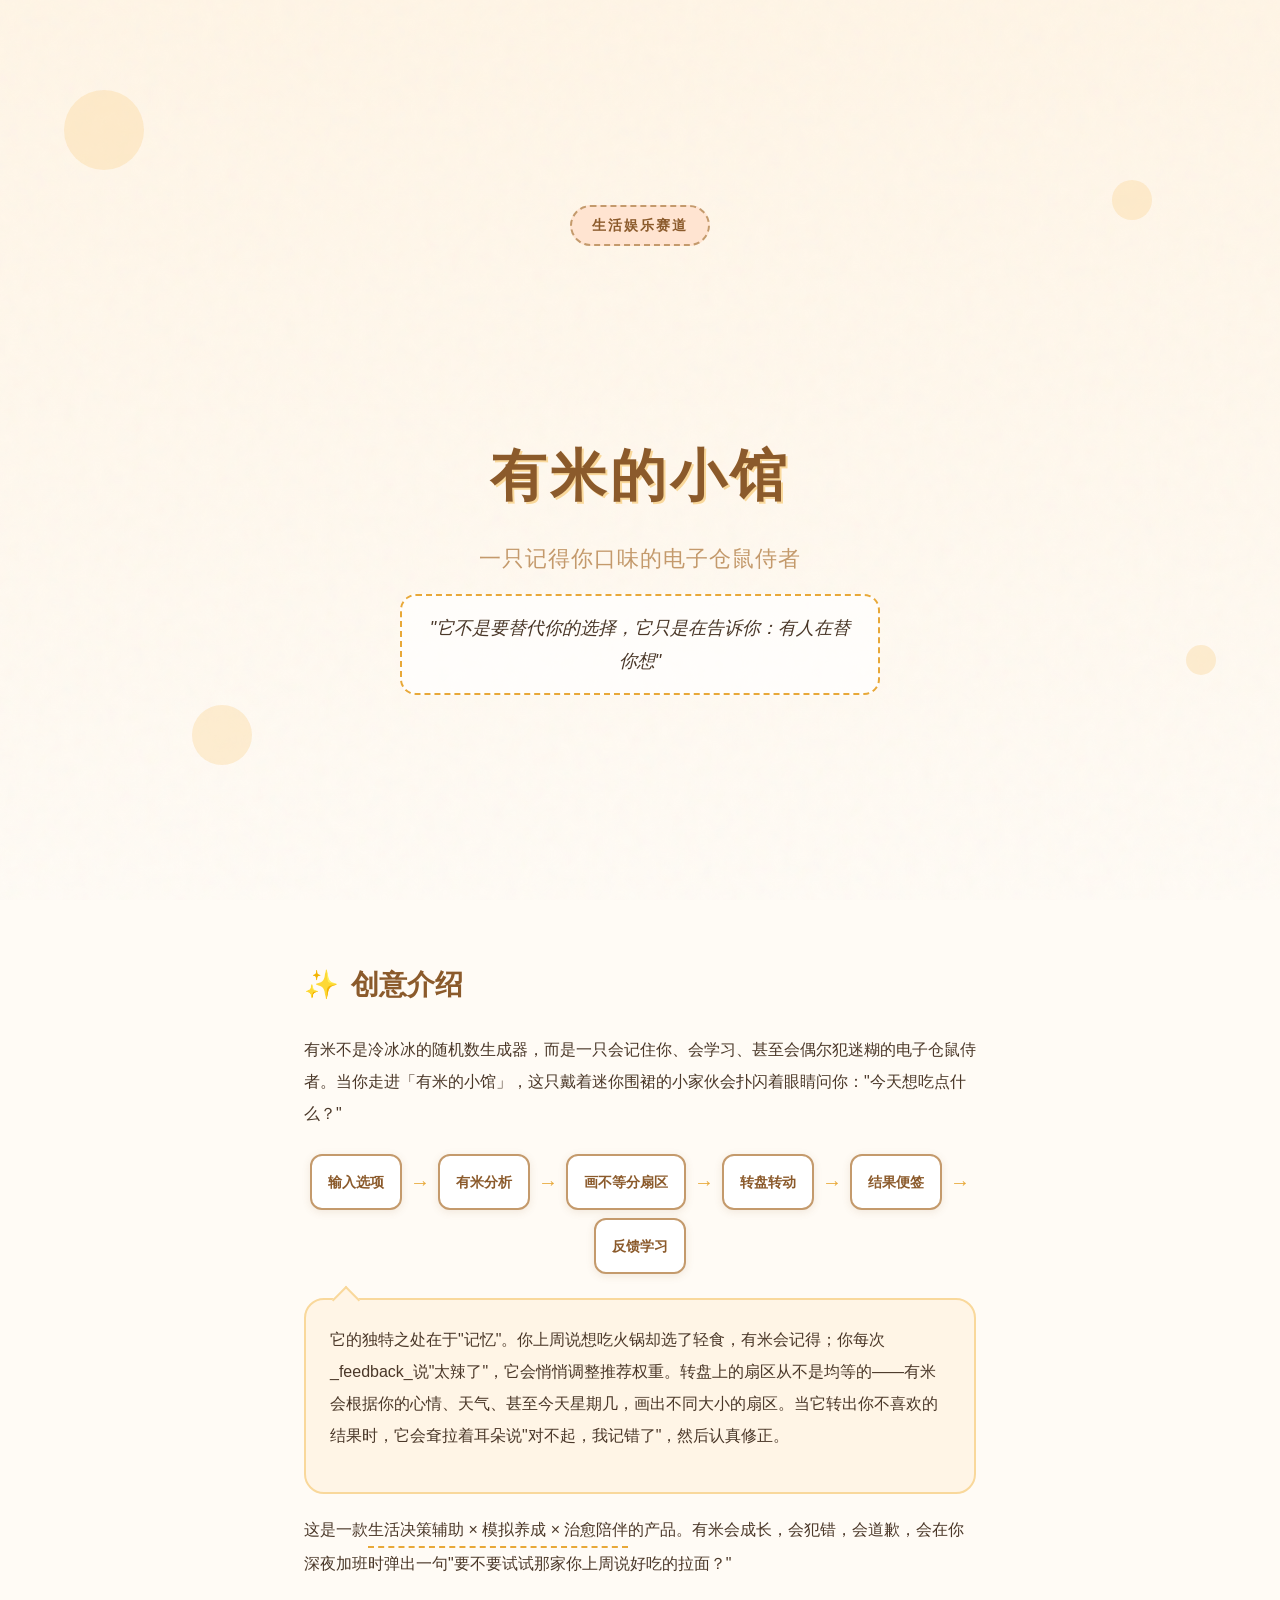
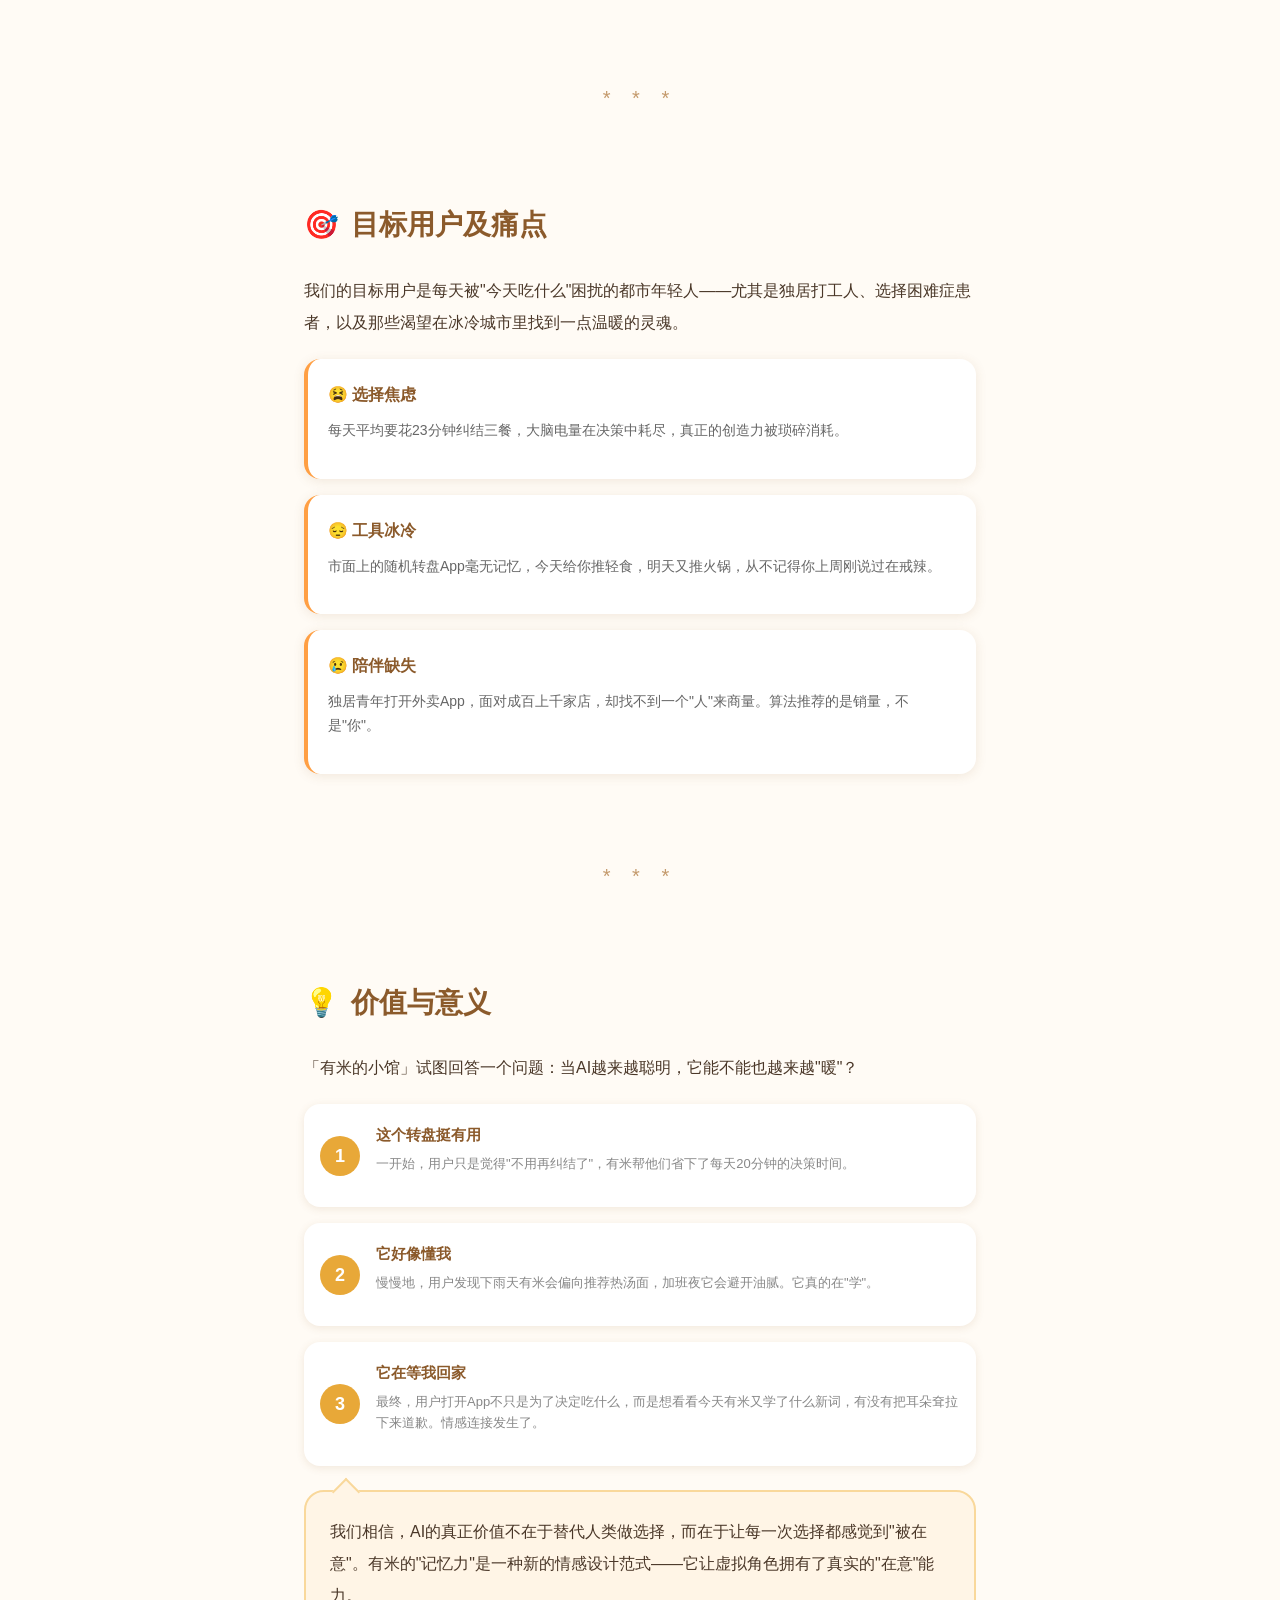
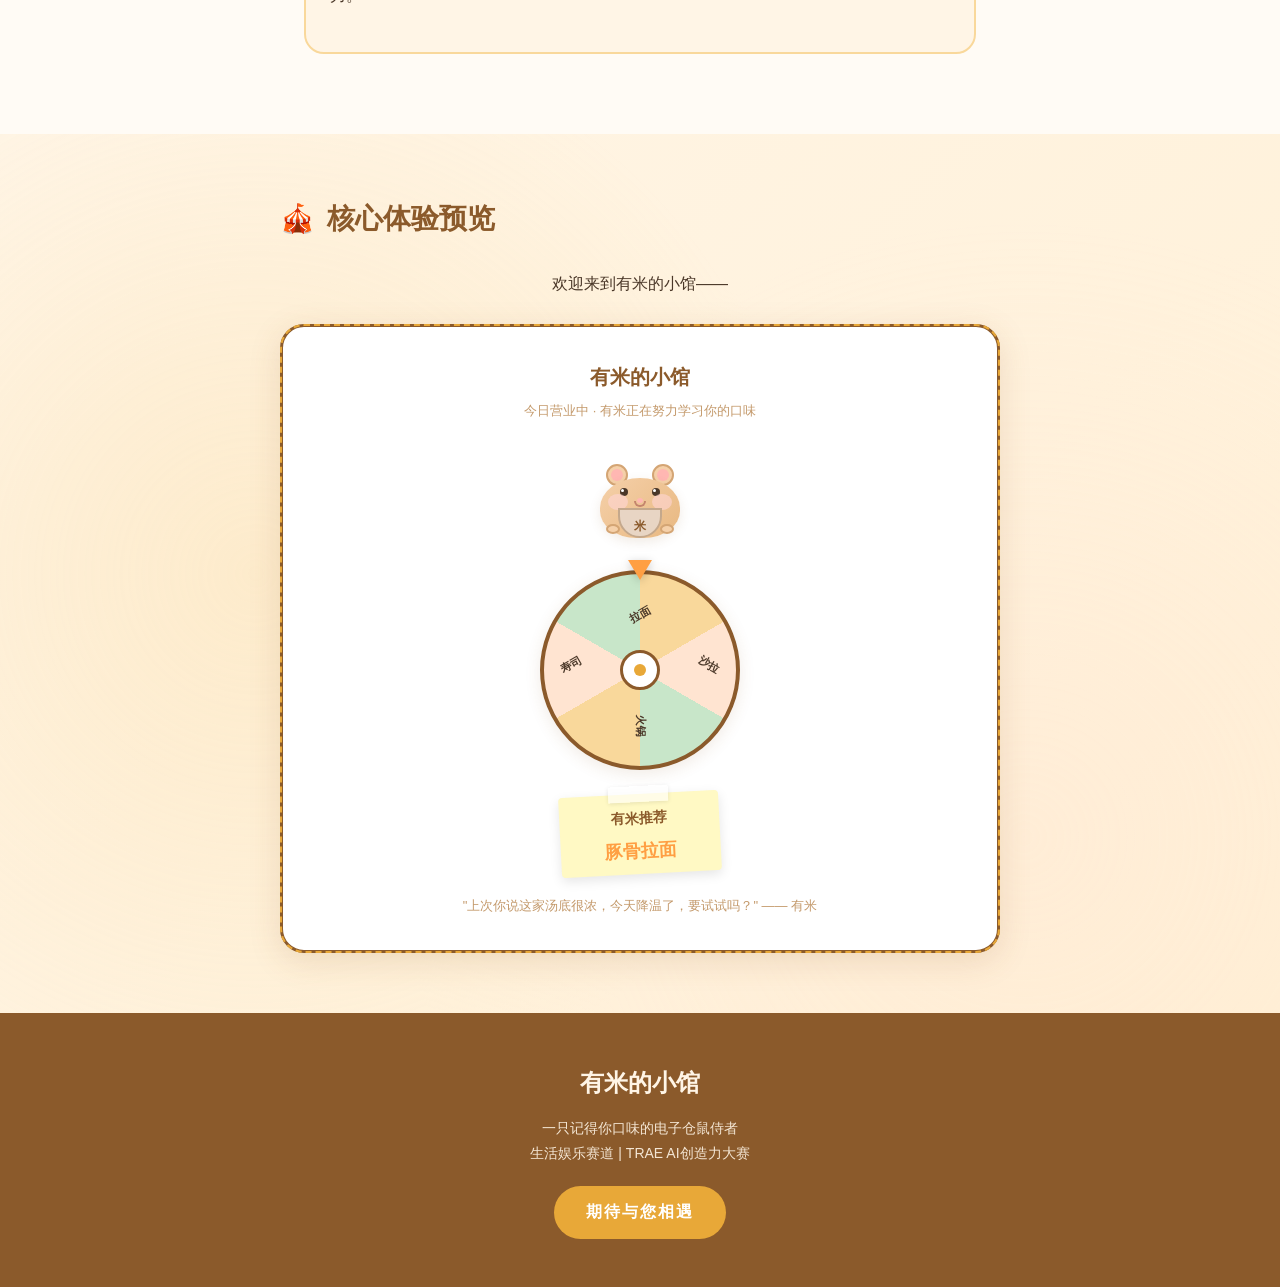
==== proposal/youni-proposal.html @ ae97ad3f "Initial commit" ====
<!DOCTYPE html>
<html lang="zh-CN">
<head>
<meta charset="UTF-8">
<meta name="viewport" content="width=device-width, initial-scale=1.0, maximum-scale=1.0, user-scalable=no">
<title>有米的小馆 - 一只记得你口味的电子仓鼠侍者</title>
<style>
/* ===== 基础重置与字体 ===== */
*, *::before, *::after {
  margin: 0;
  padding: 0;
  box-sizing: border-box;
}

:root {
  --cream: #FFFBF5;
  --warm-white: #FFF5E6;
  --warm-yellow: #F9D89B;
  --deep-yellow: #E8A838;
  --wood-brown: #8B5A2B;
  --dark-brown: #4A3728;
  --light-brown: #C49A6C;
  --accent-orange: #FF9F43;
  --soft-pink: #FFE4D1;
  --shadow: rgba(139, 90, 43, 0.12);
}

html {
  scroll-behavior: smooth;
}

body {
  font-family: "PingFang SC", "Hiragino Sans GB", "Microsoft YaHei", "Noto Sans SC", sans-serif;
  background: var(--cream);
  color: var(--dark-brown);
  line-height: 1.8;
  overflow-x: hidden;
  -webkit-font-smoothing: antialiased;
}

/* ===== 手绘风格装饰 ===== */
.hand-drawn-border {
  border: 2px solid var(--wood-brown);
  border-radius: 255px 15px 225px 15px / 15px 225px 15px 255px;
}

.hand-drawn-border-soft {
  border: 2px solid var(--light-brown);
  border-radius: 20px 255px 20px 255px / 255px 20px 255px 20px;
}

/* ===== 动画定义 ===== */
@keyframes float {
  0%, 100% { transform: translateY(0); }
  50% { transform: translateY(-8px); }
}

@keyframes wiggle {
  0%, 100% { transform: rotate(-2deg); }
  50% { transform: rotate(2deg); }
}

@keyframes spin-slow {
  from { transform: rotate(0deg); }
  to { transform: rotate(360deg); }
}

@keyframes fadeInUp {
  from {
    opacity: 0;
    transform: translateY(30px);
  }
  to {
    opacity: 1;
    transform: translateY(0);
  }
}

@keyframes pulse {
  0%, 100% { transform: scale(1); }
  50% { transform: scale(1.05); }
}

@keyframes blink {
  0%, 90%, 100% { transform: scaleY(1); }
  95% { transform: scaleY(0.1); }
}

@keyframes chew {
  0%, 100% { transform: rotate(0deg); }
  25% { transform: rotate(5deg); }
  75% { transform: rotate(-5deg); }
}

@keyframes wheel-spin {
  from { transform: rotate(0deg); }
  to { transform: rotate(360deg); }
}

@keyframes note-float {
  0% { opacity: 0; transform: translateY(0) scale(0.5); }
  20% { opacity: 1; transform: translateY(-10px) scale(1); }
  100% { opacity: 0; transform: translateY(-40px) scale(0.8); }
}

@keyframes grain {
  0%, 100% { transform: translate(0, 0); }
  10% { transform: translate(-5%, -10%); }
  30% { transform: translate(3%, -15%); }
  50% { transform: translate(12%, 9%); }
  70% { transform: translate(9%, 4%); }
  90% { transform: translate(-1%, 7%); }
}

.animate-in {
  opacity: 0;
  animation: fadeInUp 0.8s ease-out forwards;
}

.delay-1 { animation-delay: 0.1s; }
.delay-2 { animation-delay: 0.2s; }
.delay-3 { animation-delay: 0.3s; }
.delay-4 { animation-delay: 0.4s; }
.delay-5 { animation-delay: 0.5s; }

/* ===== 导航/顶部标签 ===== */
.track-badge {
  display: inline-block;
  background: var(--soft-pink);
  color: var(--wood-brown);
  padding: 6px 20px;
  border-radius: 50px;
  font-size: 14px;
  font-weight: 600;
  letter-spacing: 2px;
  border: 2px dashed var(--light-brown);
  margin-bottom: 16px;
}

/* ===== Hero 区域 ===== */
.hero {
  min-height: 100vh;
  display: flex;
  flex-direction: column;
  align-items: center;
  justify-content: center;
  text-align: center;
  padding: 40px 24px;
  background: linear-gradient(180deg, var(--warm-white) 0%, var(--cream) 100%);
  position: relative;
  overflow: hidden;
}

.hero::before {
  content: '';
  position: absolute;
  top: -50%;
  left: -50%;
  width: 200%;
  height: 200%;
  background-image: url("data:image/svg+xml,%3Csvg viewBox='0 0 200 200' xmlns='http://www.w3.org/2000/svg'%3E%3Cfilter id='noise'%3E%3CfeTurbulence type='fractalNoise' baseFrequency='0.65' numOctaves='3' stitchTiles='stitch'/%3E%3C/filter%3E%3Crect width='100%25' height='100%25' filter='url(%23noise)' opacity='0.03'/%3E%3C/svg%3E");
  animation: grain 8s steps(10) infinite;
  pointer-events: none;
}

.hero-decoration {
  position: absolute;
  width: 100%;
  height: 100%;
  pointer-events: none;
  overflow: hidden;
}

.hero-decoration .dot {
  position: absolute;
  border-radius: 50%;
  background: var(--warm-yellow);
  opacity: 0.4;
}

.hero-mascot {
  width: 140px;
  height: 140px;
  margin-bottom: 24px;
  position: relative;
  animation: float 3s ease-in-out infinite;
}

.hero-mascot .hamster-body {
  width: 100px;
  height: 80px;
  background: linear-gradient(135deg, #F5D0A9 0%, #E8B881 100%);
  border-radius: 50% 50% 45% 45%;
  position: absolute;
  bottom: 10px;
  left: 20px;
  box-shadow: 0 4px 12px var(--shadow);
}

.hero-mascot .hamster-ear {
  width: 28px;
  height: 28px;
  background: #F5D0A9;
  border-radius: 50%;
  position: absolute;
  top: 22px;
  border: 3px solid #D4A574;
}

.hero-mascot .hamster-ear.left { left: 30px; }
.hero-mascot .hamster-ear.right { right: 30px; }

.hero-mascot .hamster-ear-inner {
  width: 16px;
  height: 16px;
  background: #FFB7B2;
  border-radius: 50%;
  position: absolute;
  top: 4px;
  left: 4px;
}

.hero-mascot .hamster-eye {
  width: 10px;
  height: 10px;
  background: var(--dark-brown);
  border-radius: 50%;
  position: absolute;
  top: 50px;
  animation: blink 4s infinite;
}

.hero-mascot .hamster-eye.left { left: 42px; }
.hero-mascot .hamster-eye.right { right: 42px; }

.hero-mascot .hamster-eye::after {
  content: '';
  width: 4px;
  height: 4px;
  background: white;
  border-radius: 50%;
  position: absolute;
  top: 1px;
  left: 2px;
}

.hero-mascot .hamster-nose {
  width: 8px;
  height: 6px;
  background: #FFB7B2;
  border-radius: 50%;
  position: absolute;
  top: 62px;
  left: 66px;
}

.hero-mascot .hamster-mouth {
  width: 16px;
  height: 8px;
  border: 2px solid #C4846C;
  border-top: none;
  border-radius: 0 0 16px 16px;
  position: absolute;
  top: 66px;
  left: 62px;
}

.hero-mascot .hamster-paw {
  width: 18px;
  height: 14px;
  background: #F5D0A9;
  border-radius: 50%;
  position: absolute;
  bottom: 14px;
  border: 2px solid #D4A574;
}

.hero-mascot .hamster-paw.left { left: 28px; }
.hero-mascot .hamster-paw.right { right: 28px; }

.hero h1 {
  font-size: clamp(32px, 8vw, 56px);
  font-weight: 800;
  color: var(--wood-brown);
  letter-spacing: 4px;
  margin-bottom: 12px;
  text-shadow: 2px 2px 0 var(--warm-yellow);
}

.hero .subtitle {
  font-size: clamp(16px, 4vw, 22px);
  color: var(--light-brown);
  font-weight: 500;
  letter-spacing: 1px;
  margin-bottom: 16px;
}

.hero .hook {
  font-size: clamp(14px, 3.5vw, 18px);
  color: var(--dark-brown);
  max-width: 480px;
  line-height: 1.8;
  padding: 16px 24px;
  background: rgba(255, 255, 255, 0.7);
  border-radius: 16px;
  border: 2px dashed var(--deep-yellow);
  font-style: italic;
}

.scroll-hint {
  position: absolute;
  bottom: 30px;
  left: 50%;
  transform: translateX(-50%);
  animation: float 2s ease-in-out infinite;
}

.scroll-hint span {
  display: block;
  width: 24px;
  height: 36px;
  border: 2px solid var(--light-brown);
  border-radius: 12px;
  position: relative;
}

.scroll-hint span::after {
  content: '';
  width: 4px;
  height: 8px;
  background: var(--light-brown);
  border-radius: 2px;
  position: absolute;
  top: 6px;
  left: 50%;
  transform: translateX(-50%);
  animation: float 1.5s ease-in-out infinite;
}

/* ===== 内容区块通用样式 ===== */
.section {
  padding: 60px 24px;
  max-width: 720px;
  margin: 0 auto;
  position: relative;
}

.section-title {
  font-size: clamp(22px, 5vw, 28px);
  font-weight: 700;
  color: var(--wood-brown);
  margin-bottom: 24px;
  display: flex;
  align-items: center;
  gap: 12px;
}

.section-title .icon {
  font-size: 28px;
  display: inline-block;
  animation: wiggle 2s ease-in-out infinite;
}

.section-content {
  font-size: 16px;
  color: var(--dark-brown);
  line-height: 2;
}

.section-content p {
  margin-bottom: 16px;
}

.highlight-box {
  background: var(--warm-white);
  padding: 24px;
  border-radius: 20px;
  border: 2px solid var(--warm-yellow);
  margin: 20px 0;
  position: relative;
}

.highlight-box::before {
  content: '';
  position: absolute;
  top: -10px;
  left: 30px;
  width: 20px;
  height: 20px;
  background: var(--warm-white);
  border-top: 2px solid var(--warm-yellow);
  border-left: 2px solid var(--warm-yellow);
  transform: rotate(45deg);
}

/* ===== 创意介绍流程图 ===== */
.flow-diagram {
  display: flex;
  flex-wrap: wrap;
  align-items: center;
  justify-content: center;
  gap: 8px;
  margin: 24px 0;
}

.flow-step {
  background: white;
  padding: 12px 16px;
  border-radius: 12px;
  border: 2px solid var(--light-brown);
  font-size: 14px;
  font-weight: 600;
  color: var(--wood-brown);
  text-align: center;
  box-shadow: 0 2px 8px var(--shadow);
}

.flow-arrow {
  font-size: 20px;
  color: var(--deep-yellow);
  animation: pulse 1.5s ease-in-out infinite;
}

/* ===== 痛点卡片 ===== */
.pain-points {
  display: grid;
  gap: 16px;
  margin-top: 20px;
}

.pain-card {
  background: white;
  padding: 20px;
  border-radius: 16px;
  border-left: 4px solid var(--accent-orange);
  box-shadow: 0 2px 12px var(--shadow);
  transition: transform 0.3s ease, box-shadow 0.3s ease;
}

.pain-card:hover {
  transform: translateY(-4px);
  box-shadow: 0 8px 24px var(--shadow);
}

.pain-card h4 {
  font-size: 16px;
  font-weight: 700;
  color: var(--wood-brown);
  margin-bottom: 8px;
  display: flex;
  align-items: center;
  gap: 8px;
}

.pain-card p {
  font-size: 14px;
  color: #666;
  line-height: 1.7;
}

/* ===== 价值阶梯 ===== */
.value-ladder {
  display: flex;
  flex-direction: column;
  gap: 16px;
  margin-top: 20px;
}

.value-step {
  display: flex;
  align-items: center;
  gap: 16px;
  padding: 16px;
  background: white;
  border-radius: 16px;
  box-shadow: 0 2px 8px var(--shadow);
  transition: all 0.3s ease;
}

.value-step:hover {
  transform: translateX(8px);
}

.value-step .step-num {
  width: 40px;
  height: 40px;
  background: var(--deep-yellow);
  color: white;
  border-radius: 50%;
  display: flex;
  align-items: center;
  justify-content: center;
  font-weight: 700;
  font-size: 18px;
  flex-shrink: 0;
}

.value-step .step-text {
  flex: 1;
}

.value-step .step-text h4 {
  font-size: 15px;
  font-weight: 700;
  color: var(--wood-brown);
  margin-bottom: 4px;
}

.value-step .step-text p {
  font-size: 13px;
  color: #888;
  line-height: 1.6;
}

/* ===== 核心体验预览区 ===== */
.preview-section {
  background: linear-gradient(135deg, var(--warm-white) 0%, #FFF0D6 100%);
  padding: 60px 24px;
  position: relative;
  overflow: hidden;
}

.preview-section::before {
  content: '';
  position: absolute;
  top: 0;
  left: 0;
  right: 0;
  bottom: 0;
  background-image: radial-gradient(circle at 20% 50%, var(--warm-yellow) 0%, transparent 50%),
                    radial-gradient(circle at 80% 80%, var(--soft-pink) 0%, transparent 50%);
  opacity: 0.3;
  pointer-events: none;
}

.preview-container {
  max-width: 720px;
  margin: 0 auto;
  position: relative;
  z-index: 1;
}

/* 小馆场景 */
.cafe-scene {
  background: white;
  border-radius: 24px;
  padding: 32px 24px;
  box-shadow: 0 8px 32px rgba(139, 90, 43, 0.15);
  border: 3px solid var(--wood-brown);
  position: relative;
  margin-top: 24px;
}

.cafe-scene::after {
  content: '';
  position: absolute;
  top: -3px;
  left: -3px;
  right: -3px;
  bottom: -3px;
  border-radius: 24px;
  border: 2px dashed var(--deep-yellow);
  pointer-events: none;
}

.scene-header {
  text-align: center;
  margin-bottom: 24px;
}

.scene-header h3 {
  font-size: 20px;
  color: var(--wood-brown);
  font-weight: 700;
}

.scene-header .scene-sub {
  font-size: 13px;
  color: var(--light-brown);
  margin-top: 4px;
}

/* 仓鼠侍者 */
.hamster-waiter {
  width: 120px;
  height: 100px;
  margin: 0 auto 24px;
  position: relative;
  animation: float 3s ease-in-out infinite;
}

.hamster-waiter .h-body {
  width: 80px;
  height: 60px;
  background: linear-gradient(135deg, #F5D0A9 0%, #E8B881 100%);
  border-radius: 50% 50% 45% 45%;
  position: absolute;
  bottom: 8px;
  left: 20px;
  box-shadow: 0 4px 12px var(--shadow);
}

.hamster-waiter .h-ear {
  width: 22px;
  height: 22px;
  background: #F5D0A9;
  border-radius: 50%;
  position: absolute;
  top: 18px;
  border: 2px solid #D4A574;
}

.hamster-waiter .h-ear.l { left: 26px; }
.hamster-waiter .h-ear.r { right: 26px; }

.hamster-waiter .h-ear-in {
  width: 12px;
  height: 12px;
  background: #FFB7B2;
  border-radius: 50%;
  position: absolute;
  top: 3px;
  left: 3px;
}

.hamster-waiter .h-eye {
  width: 8px;
  height: 8px;
  background: var(--dark-brown);
  border-radius: 50%;
  position: absolute;
  top: 42px;
  animation: blink 3.5s infinite;
}

.hamster-waiter .h-eye.l { left: 40px; }
.hamster-waiter .h-eye.r { right: 40px; }

.hamster-waiter .h-eye::after {
  content: '';
  width: 3px;
  height: 3px;
  background: white;
  border-radius: 50%;
  position: absolute;
  top: 1px;
  left: 1px;
}

.hamster-waiter .h-nose {
  width: 6px;
  height: 5px;
  background: #FFB7B2;
  border-radius: 50%;
  position: absolute;
  top: 52px;
  left: 57px;
}

.hamster-waiter .h-mouth {
  width: 12px;
  height: 6px;
  border: 2px solid #C4846C;
  border-top: none;
  border-radius: 0 0 12px 12px;
  position: absolute;
  top: 55px;
  left: 54px;
}

.hamster-waiter .h-paw {
  width: 14px;
  height: 10px;
  background: #F5D0A9;
  border-radius: 50%;
  position: absolute;
  bottom: 12px;
  border: 2px solid #D4A574;
}

.hamster-waiter .h-paw.l { left: 26px; }
.hamster-waiter .h-paw.r { right: 26px; }

.hamster-waiter .h-cheek {
  width: 20px;
  height: 16px;
  background: #FFD5D5;
  border-radius: 50%;
  position: absolute;
  top: 48px;
  opacity: 0.6;
}

.hamster-waiter .h-cheek.l { left: 28px; }
.hamster-waiter .h-cheek.r { right: 28px; }

/* 侍者围裙 */
.hamster-waiter .apron {
  width: 44px;
  height: 30px;
  background: #E8D5C4;
  border-radius: 0 0 22px 22px;
  position: absolute;
  bottom: 8px;
  left: 38px;
  border: 2px solid #C4A88C;
}

.hamster-waiter .apron::after {
  content: '米';
  position: absolute;
  top: 6px;
  left: 50%;
  transform: translateX(-50%);
  font-size: 12px;
  color: var(--wood-brown);
  font-weight: 700;
}

/* 音乐音符 */
.music-notes {
  position: absolute;
  top: 0;
  right: 10px;
}

.note {
  position: absolute;
  font-size: 16px;
  color: var(--deep-yellow);
  opacity: 0;
  animation: note-float 2s ease-out infinite;
}

.note:nth-child(1) { right: 0; animation-delay: 0s; }
.note:nth-child(2) { right: 20px; animation-delay: 0.6s; }
.note:nth-child(3) { right: -10px; animation-delay: 1.2s; }

/* 转盘 */
.wheel-container {
  width: 200px;
  height: 200px;
  margin: 0 auto 24px;
  position: relative;
}

.wheel {
  width: 200px;
  height: 200px;
  border-radius: 50%;
  background: conic-gradient(
    var(--warm-yellow) 0deg 60deg,
    var(--soft-pink) 60deg 120deg,
    #C8E6C9 120deg 180deg,
    var(--warm-yellow) 180deg 240deg,
    var(--soft-pink) 240deg 300deg,
    #C8E6C9 300deg 360deg
  );
  border: 4px solid var(--wood-brown);
  position: relative;
  animation: wheel-spin 8s linear infinite;
  box-shadow: 0 4px 16px var(--shadow);
}

.wheel-center {
  width: 40px;
  height: 40px;
  background: white;
  border-radius: 50%;
  position: absolute;
  top: 50%;
  left: 50%;
  transform: translate(-50%, -50%);
  border: 3px solid var(--wood-brown);
  z-index: 2;
}

.wheel-center::after {
  content: '';
  width: 12px;
  height: 12px;
  background: var(--deep-yellow);
  border-radius: 50%;
  position: absolute;
  top: 50%;
  left: 50%;
  transform: translate(-50%, -50%);
}

.wheel-pointer {
  width: 0;
  height: 0;
  border-left: 12px solid transparent;
  border-right: 12px solid transparent;
  border-top: 20px solid var(--accent-orange);
  position: absolute;
  top: -10px;
  left: 50%;
  transform: translateX(-50%);
  z-index: 3;
  filter: drop-shadow(0 2px 4px rgba(0,0,0,0.2));
}

.wheel-labels {
  position: absolute;
  top: 0;
  left: 0;
  width: 100%;
  height: 100%;
  pointer-events: none;
}

.wl {
  position: absolute;
  font-size: 11px;
  font-weight: 700;
  color: var(--dark-brown);
  white-space: nowrap;
}

.wl-1 { top: 35px; left: 50%; transform: translateX(-50%) rotate(-30deg); }
.wl-2 { top: 85px; right: 20px; transform: rotate(30deg); }
.wl-3 { bottom: 35px; left: 50%; transform: translateX(-50%) rotate(90deg); }
.wl-4 { top: 85px; left: 20px; transform: rotate(-30deg); }

/* 结果便签 */
.result-sticky {
  width: 160px;
  height: 80px;
  background: #FFF9C4;
  margin: 0 auto;
  padding: 12px;
  border-radius: 4px;
  box-shadow: 0 4px 12px rgba(0,0,0,0.1);
  position: relative;
  transform: rotate(-3deg);
  text-align: center;
}

.result-sticky::before {
  content: '';
  width: 60px;
  height: 16px;
  background: rgba(255, 255, 255, 0.6);
  position: absolute;
  top: -8px;
  left: 50%;
  transform: translateX(-50%);
  box-shadow: 0 1px 4px rgba(0,0,0,0.1);
}

.result-sticky h4 {
  font-size: 14px;
  color: var(--wood-brown);
  margin-bottom: 4px;
}

.result-sticky p {
  font-size: 18px;
  font-weight: 700;
  color: var(--accent-orange);
}

/* 底部行动区 */
.cta-section {
  text-align: center;
  padding: 48px 24px;
  background: var(--wood-brown);
  color: var(--warm-white);
}

.cta-section h2 {
  font-size: 24px;
  margin-bottom: 12px;
  font-weight: 700;
}

.cta-section p {
  font-size: 14px;
  opacity: 0.9;
  margin-bottom: 20px;
}

.cta-badge {
  display: inline-block;
  padding: 12px 32px;
  background: var(--deep-yellow);
  color: white;
  border-radius: 50px;
  font-weight: 700;
  font-size: 16px;
  letter-spacing: 2px;
  animation: pulse 2s ease-in-out infinite;
}

/* ===== 装饰分隔线 ===== */
.divider {
  text-align: center;
  padding: 24px;
  color: var(--light-brown);
  font-size: 20px;
  letter-spacing: 8px;
}

/* ===== 响应式优化 ===== */
@media (max-width: 480px) {
  .section {
    padding: 40px 20px;
  }
  
  .flow-diagram {
    flex-direction: column;
    gap: 12px;
  }
  
  .flow-arrow {
    transform: rotate(90deg);
  }
  
  .wheel-container {
    width: 160px;
    height: 160px;
  }
  
  .wheel {
    width: 160px;
    height: 160px;
  }
  
  .value-step:hover {
    transform: translateX(4px);
  }
  
  .cafe-scene {
    padding: 24px 16px;
  }
}

/* ===== 滚动触发 ===== */
.scroll-reveal {
  opacity: 0;
  transform: translateY(40px);
  transition: opacity 0.8s ease-out, transform 0.8s ease-out;
}

.scroll-reveal.revealed {
  opacity: 1;
  transform: translateY(0);
}

/* ===== 工具提示 ===== */
.tooltip {
  position: relative;
  display: inline-block;
  cursor: help;
  border-bottom: 2px dashed var(--deep-yellow);
}

.tooltip-text {
  visibility: hidden;
  width: 200px;
  background: var(--wood-brown);
  color: white;
  text-align: center;
  border-radius: 8px;
  padding: 8px 12px;
  position: absolute;
  z-index: 10;
  bottom: 125%;
  left: 50%;
  margin-left: -100px;
  font-size: 12px;
  opacity: 0;
  transition: opacity 0.3s;
}

.tooltip:hover .tooltip-text {
  visibility: visible;
  opacity: 1;
}
</style>
</head>
<body>

<!-- ===== HERO 区域 ===== -->
<section class="hero">
  <div class="hero-decoration">
    <div class="dot" style="width:80px;height:80px;top:10%;left:5%;"></div>
    <div class="dot" style="width:40px;height:40px;top:20%;right:10%;"></div>
    <div class="dot" style="width:60px;height:60px;bottom:15%;left:15%;"></div>
    <div class="dot" style="width:30px;height:30px;bottom:25%;right:5%;"></div>
  </div>

  <div class="track-badge animate-in">生活娱乐赛道</div>

  <div class="hero-mascot animate-in delay-1">
    <div class="hamster-ear left"><div class="hamster-ear-inner"></div></div>
    <div class="hamster-ear right"><div class="hamster-ear-inner"></div></div>
    <div class="hamster-body"></div>
    <div class="hamster-eye left"></div>
    <div class="hamster-eye right"></div>
    <div class="hamster-nose"></div>
    <div class="hamster-mouth"></div>
    <div class="hamster-paw left"></div>
    <div class="hamster-paw right"></div>
  </div>

  <h1 class="animate-in delay-2">有米的小馆</h1>
  <p class="subtitle animate-in delay-3">一只记得你口味的电子仓鼠侍者</p>
  <p class="hook animate-in delay-4">"它不是要替代你的选择，它只是在告诉你：有人在替你想"</p>

  <div class="scroll-hint animate-in delay-5">
    <span></span>
  </div>
</section>

<!-- ===== 创意介绍 ===== -->
<section class="section scroll-reveal">
  <h2 class="section-title"><span class="icon">✨</span> 创意介绍</h2>
  <div class="section-content">
    <p>有米不是冷冰冰的随机数生成器，而是一只会记住你、会学习、甚至会偶尔犯迷糊的电子仓鼠侍者。当你走进「有米的小馆」，这只戴着迷你围裙的小家伙会扑闪着眼睛问你："今天想吃点什么？"</p>
    
    <div class="flow-diagram">
      <div class="flow-step">输入选项</div>
      <span class="flow-arrow">→</span>
      <div class="flow-step">有米分析</div>
      <span class="flow-arrow">→</span>
      <div class="flow-step">画不等分扇区</div>
      <span class="flow-arrow">→</span>
      <div class="flow-step">转盘转动</div>
      <span class="flow-arrow">→</span>
      <div class="flow-step">结果便签</div>
      <span class="flow-arrow">→</span>
      <div class="flow-step">反馈学习</div>
    </div>

    <div class="highlight-box">
      <p>它的独特之处在于"记忆"。你上周说想吃火锅却选了轻食，有米会记得；你每次_feedback_说"太辣了"，它会悄悄调整推荐权重。转盘上的扇区从不是均等的——有米会根据你的心情、天气、甚至今天星期几，画出不同大小的扇区。当它转出你不喜欢的结果时，它会耷拉着耳朵说"对不起，我记错了"，然后认真修正。</p>
    </div>
    
    <p>这是一款<span class="tooltip">生活决策辅助 × 模拟养成 × 治愈陪伴<span class="tooltip-text">三种体验融合，不只是工具，更是伙伴</span></span>的产品。有米会成长，会犯错，会道歉，会在你深夜加班时弹出一句"要不要试试那家你上周说好吃的拉面？"</p>
  </div>
</section>

<div class="divider">* * *</div>

<!-- ===== 目标用户及痛点 ===== -->
<section class="section scroll-reveal">
  <h2 class="section-title"><span class="icon">🎯</span> 目标用户及痛点</h2>
  <div class="section-content">
    <p>我们的目标用户是每天被"今天吃什么"困扰的都市年轻人——尤其是独居打工人、选择困难症患者，以及那些渴望在冰冷城市里找到一点温暖的灵魂。</p>
    
    <div class="pain-points">
      <div class="pain-card">
        <h4>😫 选择焦虑</h4>
        <p>每天平均要花23分钟纠结三餐，大脑电量在决策中耗尽，真正的创造力被琐碎消耗。</p>
      </div>
      <div class="pain-card">
        <h4>😔 工具冰冷</h4>
        <p>市面上的随机转盘App毫无记忆，今天给你推轻食，明天又推火锅，从不记得你上周刚说过在戒辣。</p>
      </div>
      <div class="pain-card">
        <h4>😢 陪伴缺失</h4>
        <p>独居青年打开外卖App，面对成百上千家店，却找不到一个"人"来商量。算法推荐的是销量，不是"你"。</p>
      </div>
    </div>
  </div>
</section>

<div class="divider">* * *</div>

<!-- ===== 价值与意义 ===== -->
<section class="section scroll-reveal">
  <h2 class="section-title"><span class="icon">💡</span> 价值与意义</h2>
  <div class="section-content">
    <p>「有米的小馆」试图回答一个问题：当AI越来越聪明，它能不能也越来越"暖"？</p>
    
    <div class="value-ladder">
      <div class="value-step">
        <div class="step-num">1</div>
        <div class="step-text">
          <h4>这个转盘挺有用</h4>
          <p>一开始，用户只是觉得"不用再纠结了"，有米帮他们省下了每天20分钟的决策时间。</p>
        </div>
      </div>
      <div class="value-step">
        <div class="step-num">2</div>
        <div class="step-text">
          <h4>它好像懂我</h4>
          <p>慢慢地，用户发现下雨天有米会偏向推荐热汤面，加班夜它会避开油腻。它真的在"学"。</p>
        </div>
      </div>
      <div class="value-step">
        <div class="step-num">3</div>
        <div class="step-text">
          <h4>它在等我回家</h4>
          <p>最终，用户打开App不只是为了决定吃什么，而是想看看今天有米又学了什么新词，有没有把耳朵耷拉下来道歉。情感连接发生了。</p>
        </div>
      </div>
    </div>
    
    <div class="highlight-box" style="margin-top: 24px;">
      <p>我们相信，AI的真正价值不在于替代人类做选择，而在于让每一次选择都感觉到"被在意"。有米的"记忆力"是一种新的情感设计范式——它让虚拟角色拥有了真实的"在意"能力。</p>
    </div>
  </div>
</section>

<!-- ===== 核心体验预览区 ===== -->
<section class="preview-section scroll-reveal">
  <div class="preview-container">
    <h2 class="section-title" style="color: var(--wood-brown);"><span class="icon">🎪</span> 核心体验预览</h2>
    <p class="section-content" style="text-align: center; margin-bottom: 8px;">欢迎来到有米的小馆——</p>
    
    <div class="cafe-scene">
      <div class="scene-header">
        <h3>有米的小馆</h3>
        <p class="scene-sub">今日营业中 · 有米正在努力学习你的口味</p>
      </div>
      
      <!-- 仓鼠侍者 -->
      <div class="hamster-waiter">
        <div class="h-ear l"><div class="h-ear-in"></div></div>
        <div class="h-ear r"><div class="h-ear-in"></div></div>
        <div class="h-body"></div>
        <div class="h-eye l"></div>
        <div class="h-eye r"></div>
        <div class="h-cheek l"></div>
        <div class="h-cheek r"></div>
        <div class="h-nose"></div>
        <div class="h-mouth"></div>
        <div class="h-paw l"></div>
        <div class="h-paw r"></div>
        <div class="apron"></div>
        <div class="music-notes">
          <span class="note">♪</span>
          <span class="note">♫</span>
          <span class="note">♪</span>
        </div>
      </div>
      
      <!-- 转盘 -->
      <div class="wheel-container">
        <div class="wheel-pointer"></div>
        <div class="wheel">
          <div class="wheel-center"></div>
        </div>
        <div class="wheel-labels">
          <span class="wl wl-1">拉面</span>
          <span class="wl wl-2">沙拉</span>
          <span class="wl wl-3">火锅</span>
          <span class="wl wl-4">寿司</span>
        </div>
      </div>
      
      <!-- 结果便签 -->
      <div class="result-sticky">
        <h4>有米推荐</h4>
        <p>豚骨拉面</p>
      </div>
      
      <p style="text-align: center; margin-top: 20px; font-size: 13px; color: var(--light-brown);">
        "上次你说这家汤底很浓，今天降温了，要试试吗？" —— 有米
      </p>
    </div>
  </div>
</section>

<!-- ===== 底部 ===== -->
<section class="cta-section">
  <h2>有米的小馆</h2>
  <p>一只记得你口味的电子仓鼠侍者<br>生活娱乐赛道 | TRAE AI创造力大赛</p>
  <div class="cta-badge">期待与您相遇</div>
</section>

<script>
// 滚动触发动画
const observerOptions = {
  root: null,
  rootMargin: '0px',
  threshold: 0.15
};

const observer = new IntersectionObserver((entries) => {
  entries.forEach(entry => {
    if (entry.isIntersecting) {
      entry.target.classList.add('revealed');
      observer.unobserve(entry.target);
    }
  });
}, observerOptions);

document.querySelectorAll('.scroll-reveal').forEach(el => {
  observer.observe(el);
});

// 点击仓鼠互动
document.querySelectorAll('.hamster-waiter, .hero-mascot').forEach(hamster => {
  hamster.addEventListener('click', function() {
    this.style.animation = 'none';
    this.offsetHeight; // 触发重排
    this.style.animation = 'float 3s ease-in-out infinite';
    
    // 创建爱心
    for (let i = 0; i < 3; i++) {
      setTimeout(() => {
        const heart = document.createElement('div');
        heart.textContent = '❤';
        heart.style.cssText = `
          position: absolute;
          top: -20px;
          left: ${50 + (Math.random() - 0.5) * 40}%;
          font-size: 16px;
          color: #FF6B6B;
          pointer-events: none;
          animation: note-float 1.5s ease-out forwards;
          z-index: 100;
        `;
        this.appendChild(heart);
        setTimeout(() => heart.remove(), 1500);
      }, i * 200);
    }
  });
});

// 转盘点击暂停/恢复
document.querySelector('.wheel').addEventListener('click', function() {
  const currentAnimation = this.style.animationPlayState;
  if (currentAnimation === 'paused') {
    this.style.animationPlayState = 'running';
  } else {
    this.style.animationPlayState = 'paused';
    setTimeout(() => {
      this.style.animationPlayState = 'running';
    }, 1000);
  }
});

// 鼠标视差效果（仅桌面）
if (window.innerWidth > 768) {
  document.addEventListener('mousemove', (e) => {
    const dots = document.querySelectorAll('.hero-decoration .dot');
    const x = e.clientX / window.innerWidth;
    const y = e.clientY / window.innerHeight;
    dots.forEach((dot, i) => {
      const speed = (i + 1) * 10;
      dot.style.transform = `translate(${(x - 0.5) * speed}px, ${(y - 0.5) * speed}px)`;
    });
  });
}

// 结果便签随机切换（模拟有米思考）
const dishes = ['豚骨拉面', '牛油果沙拉', '麻辣火锅', '三文鱼寿司', '牛肉汉堡', '广式早茶', '韩式拌饭', '意式披萨'];
const stickyText = document.querySelector('.result-sticky p');
let dishIndex = 0;

setInterval(() => {
  dishIndex = (dishIndex + 1) % dishes.length;
  stickyText.style.opacity = '0';
  setTimeout(() => {
    stickyText.textContent = dishes[dishIndex];
    stickyText.style.opacity = '1';
  }, 200);
}, 4000);
</script>

</body>
</html>
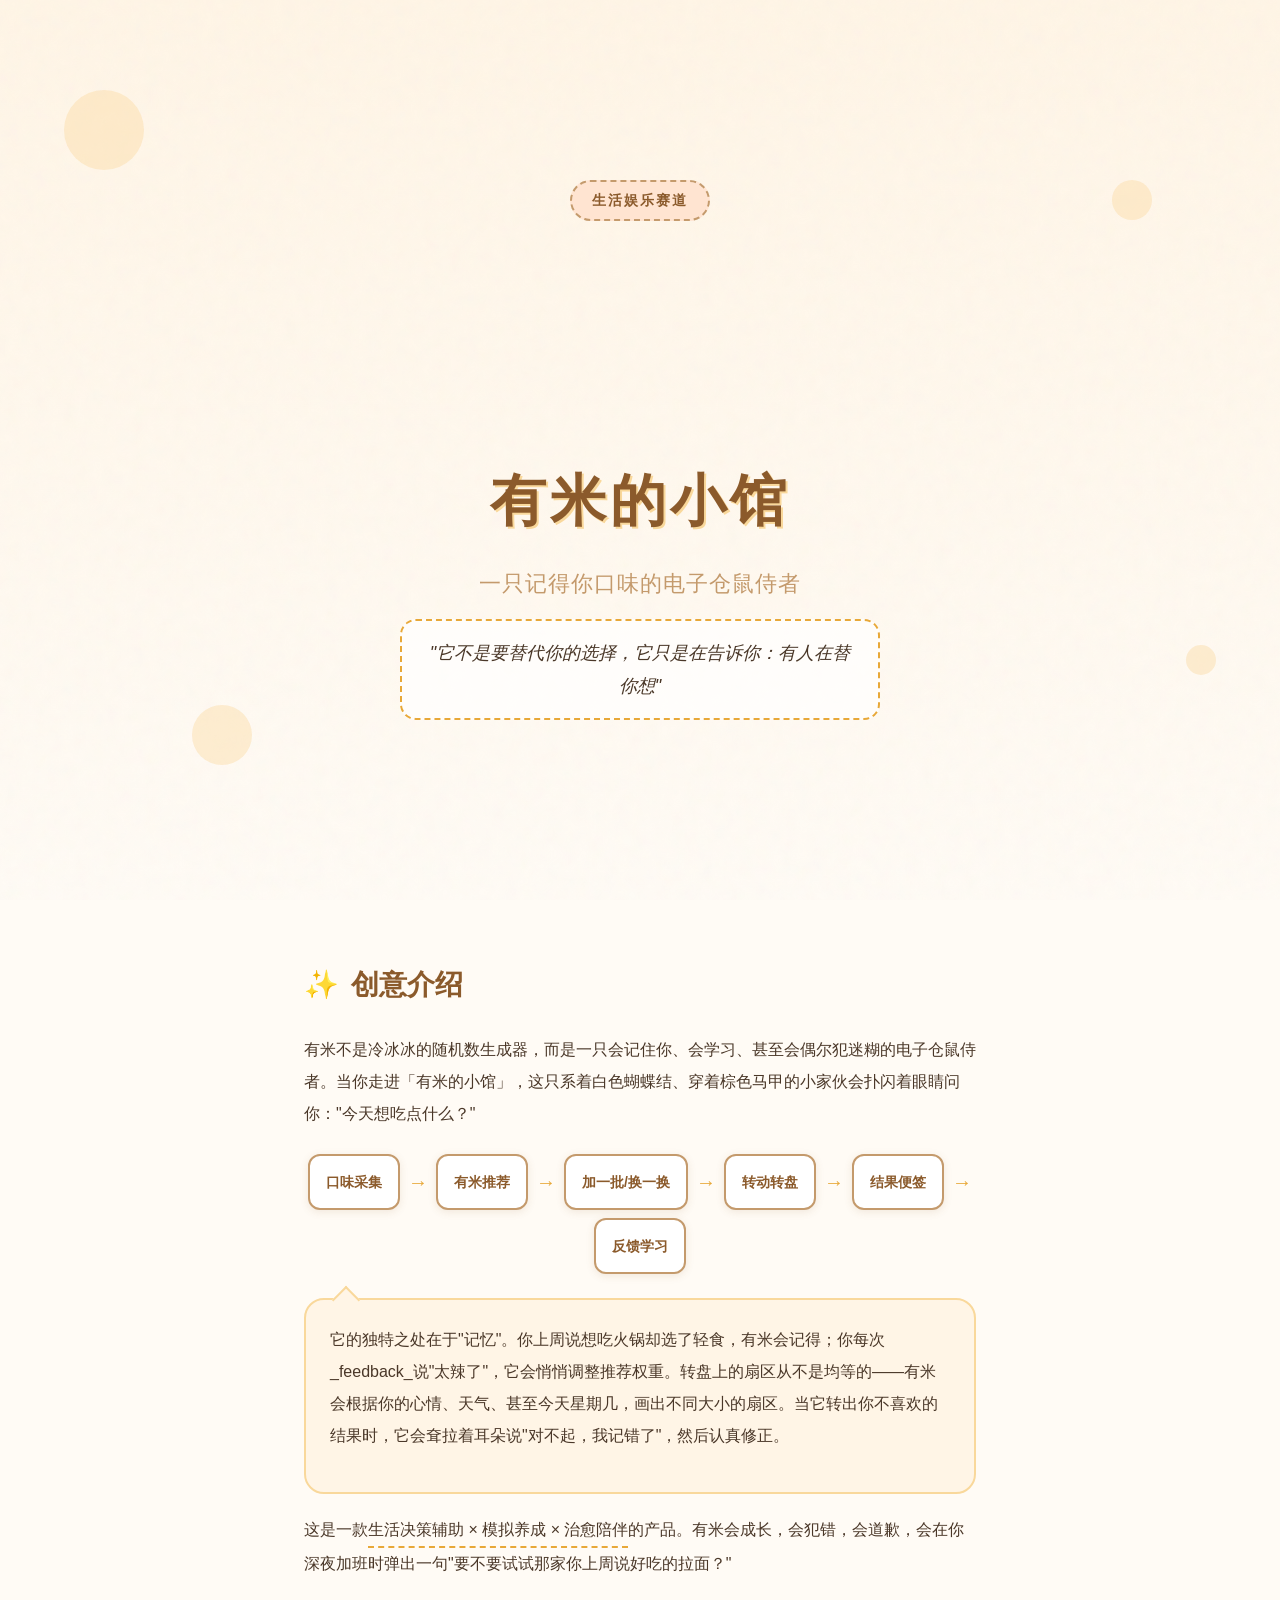
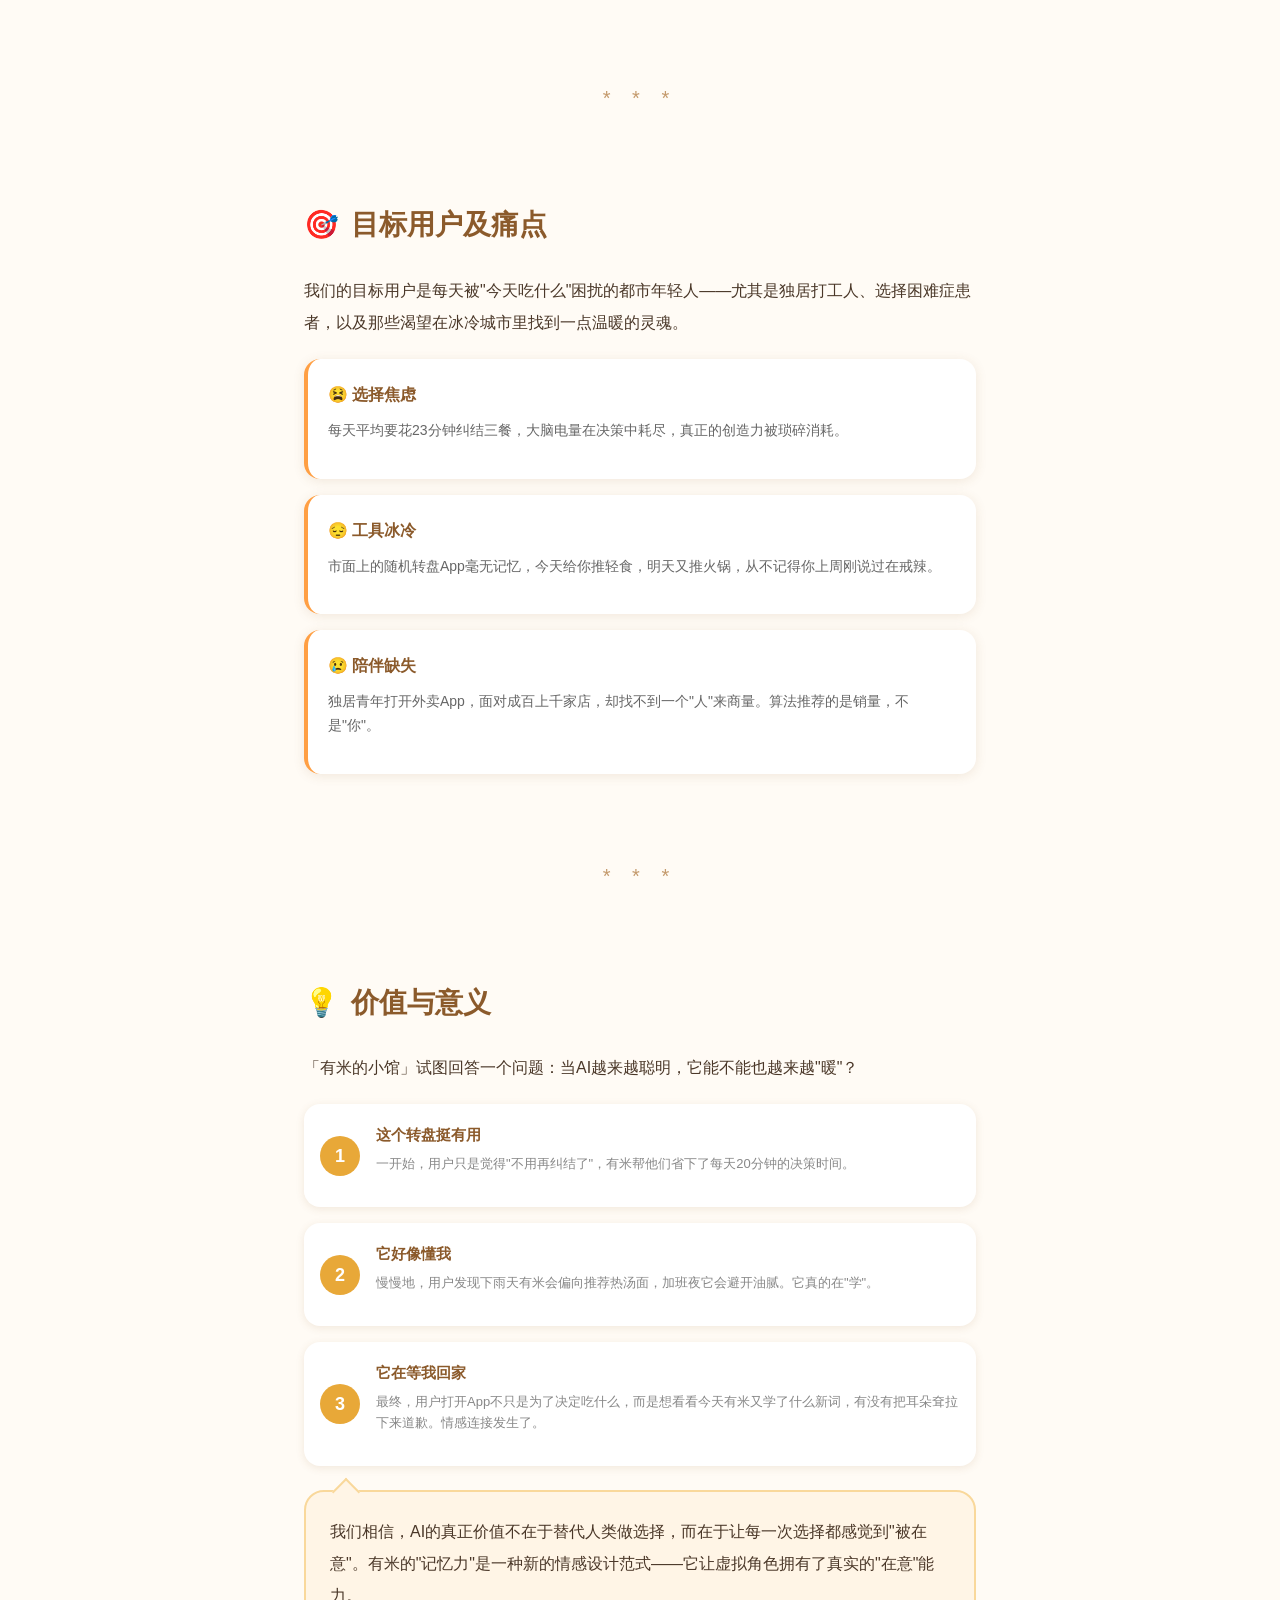
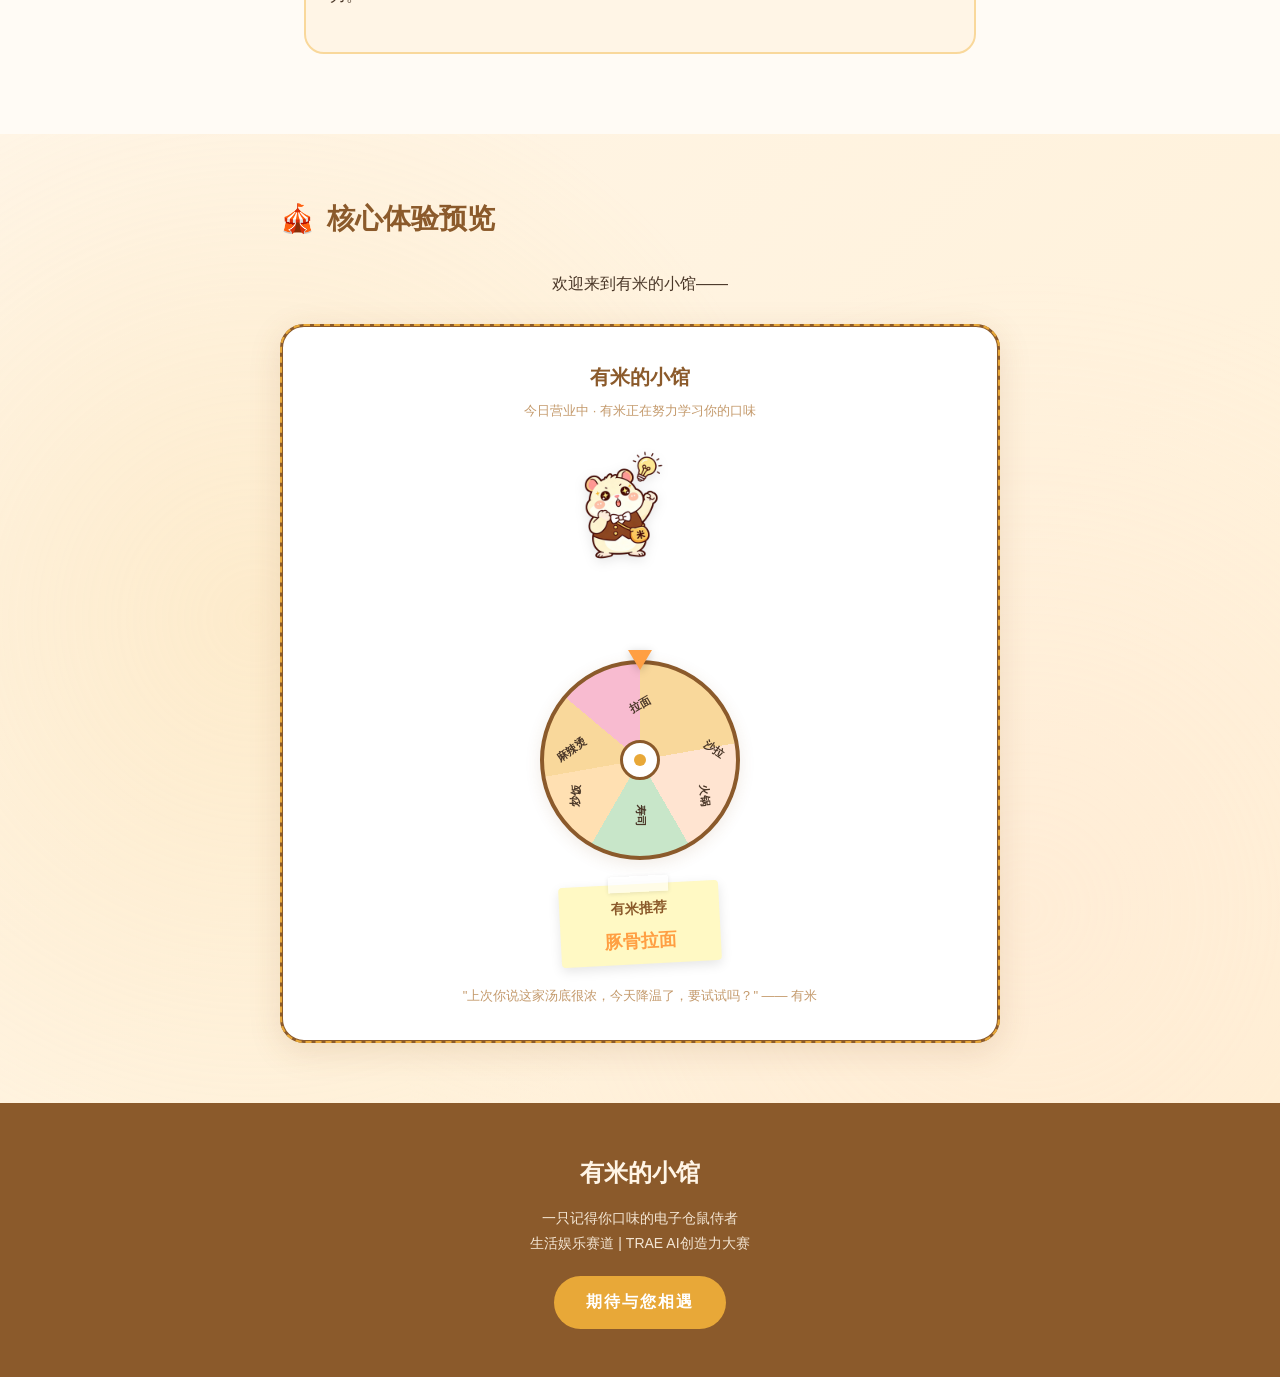
==== commit df11c895: "feat: 有米的小馆 - 完整项目初始化 - 添加 README.md 项目文档（含功能介绍、技术细节、截图） - Demo 源文件及 24 张角色表情素材 - 零依赖单文件版（youni-demo" ====
--- a/proposal/youni-proposal.html
+++ b/proposal/youni-proposal.html
@@ -179,104 +179,18 @@
 }
 
 .hero-mascot {
-  width: 140px;
-  height: 140px;
+  width: 160px;
+  height: 190px;
   margin-bottom: 24px;
   position: relative;
   animation: float 3s ease-in-out infinite;
 }
 
-.hero-mascot .hamster-body {
-  width: 100px;
-  height: 80px;
-  background: linear-gradient(135deg, #F5D0A9 0%, #E8B881 100%);
-  border-radius: 50% 50% 45% 45%;
-  position: absolute;
-  bottom: 10px;
-  left: 20px;
-  box-shadow: 0 4px 12px var(--shadow);
-}
-
-.hero-mascot .hamster-ear {
-  width: 28px;
-  height: 28px;
-  background: #F5D0A9;
-  border-radius: 50%;
-  position: absolute;
-  top: 22px;
-  border: 3px solid #D4A574;
-}
-
-.hero-mascot .hamster-ear.left { left: 30px; }
-.hero-mascot .hamster-ear.right { right: 30px; }
-
-.hero-mascot .hamster-ear-inner {
-  width: 16px;
-  height: 16px;
-  background: #FFB7B2;
-  border-radius: 50%;
-  position: absolute;
-  top: 4px;
-  left: 4px;
-}
-
-.hero-mascot .hamster-eye {
-  width: 10px;
-  height: 10px;
-  background: var(--dark-brown);
-  border-radius: 50%;
-  position: absolute;
-  top: 50px;
-  animation: blink 4s infinite;
-}
-
-.hero-mascot .hamster-eye.left { left: 42px; }
-.hero-mascot .hamster-eye.right { right: 42px; }
-
-.hero-mascot .hamster-eye::after {
-  content: '';
-  width: 4px;
-  height: 4px;
-  background: white;
-  border-radius: 50%;
-  position: absolute;
-  top: 1px;
-  left: 2px;
-}
-
-.hero-mascot .hamster-nose {
-  width: 8px;
-  height: 6px;
-  background: #FFB7B2;
-  border-radius: 50%;
-  position: absolute;
-  top: 62px;
-  left: 66px;
-}
-
-.hero-mascot .hamster-mouth {
-  width: 16px;
-  height: 8px;
-  border: 2px solid #C4846C;
-  border-top: none;
-  border-radius: 0 0 16px 16px;
-  position: absolute;
-  top: 66px;
-  left: 62px;
-}
-
-.hero-mascot .hamster-paw {
-  width: 18px;
-  height: 14px;
-  background: #F5D0A9;
-  border-radius: 50%;
-  position: absolute;
-  bottom: 14px;
-  border: 2px solid #D4A574;
-}
-
-.hero-mascot .hamster-paw.left { left: 28px; }
-.hero-mascot .hamster-paw.right { right: 28px; }
+.hero-mascot svg {
+  display: block;
+  width: 100%;
+  height: 100%;
+}
 
 .hero h1 {
   font-size: clamp(32px, 8vw, 56px);
@@ -582,139 +496,17 @@
 
 /* 仓鼠侍者 */
 .hamster-waiter {
-  width: 120px;
-  height: 100px;
+  width: 160px;
+  height: 190px;
   margin: 0 auto 24px;
   position: relative;
   animation: float 3s ease-in-out infinite;
 }
 
-.hamster-waiter .h-body {
-  width: 80px;
-  height: 60px;
-  background: linear-gradient(135deg, #F5D0A9 0%, #E8B881 100%);
-  border-radius: 50% 50% 45% 45%;
-  position: absolute;
-  bottom: 8px;
-  left: 20px;
-  box-shadow: 0 4px 12px var(--shadow);
-}
-
-.hamster-waiter .h-ear {
-  width: 22px;
-  height: 22px;
-  background: #F5D0A9;
-  border-radius: 50%;
-  position: absolute;
-  top: 18px;
-  border: 2px solid #D4A574;
-}
-
-.hamster-waiter .h-ear.l { left: 26px; }
-.hamster-waiter .h-ear.r { right: 26px; }
-
-.hamster-waiter .h-ear-in {
-  width: 12px;
-  height: 12px;
-  background: #FFB7B2;
-  border-radius: 50%;
-  position: absolute;
-  top: 3px;
-  left: 3px;
-}
-
-.hamster-waiter .h-eye {
-  width: 8px;
-  height: 8px;
-  background: var(--dark-brown);
-  border-radius: 50%;
-  position: absolute;
-  top: 42px;
-  animation: blink 3.5s infinite;
-}
-
-.hamster-waiter .h-eye.l { left: 40px; }
-.hamster-waiter .h-eye.r { right: 40px; }
-
-.hamster-waiter .h-eye::after {
-  content: '';
-  width: 3px;
-  height: 3px;
-  background: white;
-  border-radius: 50%;
-  position: absolute;
-  top: 1px;
-  left: 1px;
-}
-
-.hamster-waiter .h-nose {
-  width: 6px;
-  height: 5px;
-  background: #FFB7B2;
-  border-radius: 50%;
-  position: absolute;
-  top: 52px;
-  left: 57px;
-}
-
-.hamster-waiter .h-mouth {
-  width: 12px;
-  height: 6px;
-  border: 2px solid #C4846C;
-  border-top: none;
-  border-radius: 0 0 12px 12px;
-  position: absolute;
-  top: 55px;
-  left: 54px;
-}
-
-.hamster-waiter .h-paw {
-  width: 14px;
-  height: 10px;
-  background: #F5D0A9;
-  border-radius: 50%;
-  position: absolute;
-  bottom: 12px;
-  border: 2px solid #D4A574;
-}
-
-.hamster-waiter .h-paw.l { left: 26px; }
-.hamster-waiter .h-paw.r { right: 26px; }
-
-.hamster-waiter .h-cheek {
-  width: 20px;
-  height: 16px;
-  background: #FFD5D5;
-  border-radius: 50%;
-  position: absolute;
-  top: 48px;
-  opacity: 0.6;
-}
-
-.hamster-waiter .h-cheek.l { left: 28px; }
-.hamster-waiter .h-cheek.r { right: 28px; }
-
-/* 侍者围裙 */
-.hamster-waiter .apron {
-  width: 44px;
-  height: 30px;
-  background: #E8D5C4;
-  border-radius: 0 0 22px 22px;
-  position: absolute;
-  bottom: 8px;
-  left: 38px;
-  border: 2px solid #C4A88C;
-}
-
-.hamster-waiter .apron::after {
-  content: '米';
-  position: absolute;
-  top: 6px;
-  left: 50%;
-  transform: translateX(-50%);
-  font-size: 12px;
-  color: var(--wood-brown);
-  font-weight: 700;
+.hamster-waiter svg {
+  display: block;
+  width: 100%;
+  height: 100%;
 }
 
 /* 音乐音符 */
@@ -749,12 +541,12 @@
   height: 200px;
   border-radius: 50%;
   background: conic-gradient(
-    var(--warm-yellow) 0deg 60deg,
-    var(--soft-pink) 60deg 120deg,
-    #C8E6C9 120deg 180deg,
-    var(--warm-yellow) 180deg 240deg,
-    var(--soft-pink) 240deg 300deg,
-    #C8E6C9 300deg 360deg
+    var(--warm-yellow) 0deg 80deg,
+    var(--soft-pink) 80deg 150deg,
+    #C8E6C9 150deg 210deg,
+    #FFE0B2 210deg 260deg,
+    var(--warm-yellow) 260deg 310deg,
+    #F8BBD0 310deg 360deg
   );
   border: 4px solid var(--wood-brown);
   position: relative;
@@ -819,9 +611,11 @@
 }
 
 .wl-1 { top: 35px; left: 50%; transform: translateX(-50%) rotate(-30deg); }
-.wl-2 { top: 85px; right: 20px; transform: rotate(30deg); }
-.wl-3 { bottom: 35px; left: 50%; transform: translateX(-50%) rotate(90deg); }
-.wl-4 { top: 85px; left: 20px; transform: rotate(-30deg); }
+.wl-2 { top: 80px; right: 15px; transform: rotate(35deg); }
+.wl-3 { bottom: 55px; right: 25px; transform: rotate(85deg); }
+.wl-4 { bottom: 35px; left: 50%; transform: translateX(-50%) rotate(90deg); }
+.wl-5 { bottom: 55px; left: 25px; transform: rotate(-85deg); }
+.wl-6 { top: 80px; left: 15px; transform: rotate(-35deg); }
 
 /* 结果便签 */
 .result-sticky {
@@ -994,15 +788,7 @@
   <div class="track-badge animate-in">生活娱乐赛道</div>
 
   <div class="hero-mascot animate-in delay-1">
-    <div class="hamster-ear left"><div class="hamster-ear-inner"></div></div>
-    <div class="hamster-ear right"><div class="hamster-ear-inner"></div></div>
-    <div class="hamster-body"></div>
-    <div class="hamster-eye left"></div>
-    <div class="hamster-eye right"></div>
-    <div class="hamster-nose"></div>
-    <div class="hamster-mouth"></div>
-    <div class="hamster-paw left"></div>
-    <div class="hamster-paw right"></div>
+    <img src="[data-uri]" width="160" height="160" style="border-radius:12px;filter:drop-shadow(0 4px 8px rgba(0,0,0,0.15));" alt="有米"/>
   </div>
 
   <h1 class="animate-in delay-2">有米的小馆</h1>
@@ -1018,16 +804,16 @@
 <section class="section scroll-reveal">
   <h2 class="section-title"><span class="icon">✨</span> 创意介绍</h2>
   <div class="section-content">
-    <p>有米不是冷冰冰的随机数生成器，而是一只会记住你、会学习、甚至会偶尔犯迷糊的电子仓鼠侍者。当你走进「有米的小馆」，这只戴着迷你围裙的小家伙会扑闪着眼睛问你："今天想吃点什么？"</p>
+    <p>有米不是冷冰冰的随机数生成器，而是一只会记住你、会学习、甚至会偶尔犯迷糊的电子仓鼠侍者。当你走进「有米的小馆」，这只系着白色蝴蝶结、穿着棕色马甲的小家伙会扑闪着眼睛问你："今天想吃点什么？"</p>
     
     <div class="flow-diagram">
-      <div class="flow-step">输入选项</div>
+      <div class="flow-step">口味采集</div>
       <span class="flow-arrow">→</span>
-      <div class="flow-step">有米分析</div>
+      <div class="flow-step">有米推荐</div>
       <span class="flow-arrow">→</span>
-      <div class="flow-step">画不等分扇区</div>
+      <div class="flow-step">加一批/换一换</div>
       <span class="flow-arrow">→</span>
-      <div class="flow-step">转盘转动</div>
+      <div class="flow-step">转动转盘</div>
       <span class="flow-arrow">→</span>
       <div class="flow-step">结果便签</div>
       <span class="flow-arrow">→</span>
@@ -1119,22 +905,11 @@
       
       <!-- 仓鼠侍者 -->
       <div class="hamster-waiter">
-        <div class="h-ear l"><div class="h-ear-in"></div></div>
-        <div class="h-ear r"><div class="h-ear-in"></div></div>
-        <div class="h-body"></div>
-        <div class="h-eye l"></div>
-        <div class="h-eye r"></div>
-        <div class="h-cheek l"></div>
-        <div class="h-cheek r"></div>
-        <div class="h-nose"></div>
-        <div class="h-mouth"></div>
-        <div class="h-paw l"></div>
-        <div class="h-paw r"></div>
-        <div class="apron"></div>
+        <img src="[data-uri]" width="120" height="120" style="border-radius:8px;filter:drop-shadow(0 3px 6px rgba(0,0,0,0.1));" alt="有米"/>
         <div class="music-notes">
-          <span class="note">♪</span>
-          <span class="note">♫</span>
-          <span class="note">♪</span>
+          <span class="note">&#9834;</span>
+          <span class="note">&#9835;</span>
+          <span class="note">&#9834;</span>
         </div>
       </div>
       
@@ -1149,6 +924,8 @@
           <span class="wl wl-2">沙拉</span>
           <span class="wl wl-3">火锅</span>
           <span class="wl wl-4">寿司</span>
+          <span class="wl wl-5">炒饭</span>
+          <span class="wl wl-6">麻辣烫</span>
         </div>
       </div>
       
@@ -1197,14 +974,14 @@
 document.querySelectorAll('.hamster-waiter, .hero-mascot').forEach(hamster => {
   hamster.addEventListener('click', function() {
     this.style.animation = 'none';
-    this.offsetHeight; // 触发重排
+    this.offsetHeight;
     this.style.animation = 'float 3s ease-in-out infinite';
     
     // 创建爱心
     for (let i = 0; i < 3; i++) {
       setTimeout(() => {
         const heart = document.createElement('div');
-        heart.textContent = '❤';
+        heart.textContent = '\u2764';
         heart.style.cssText = `
           position: absolute;
           top: -20px;
